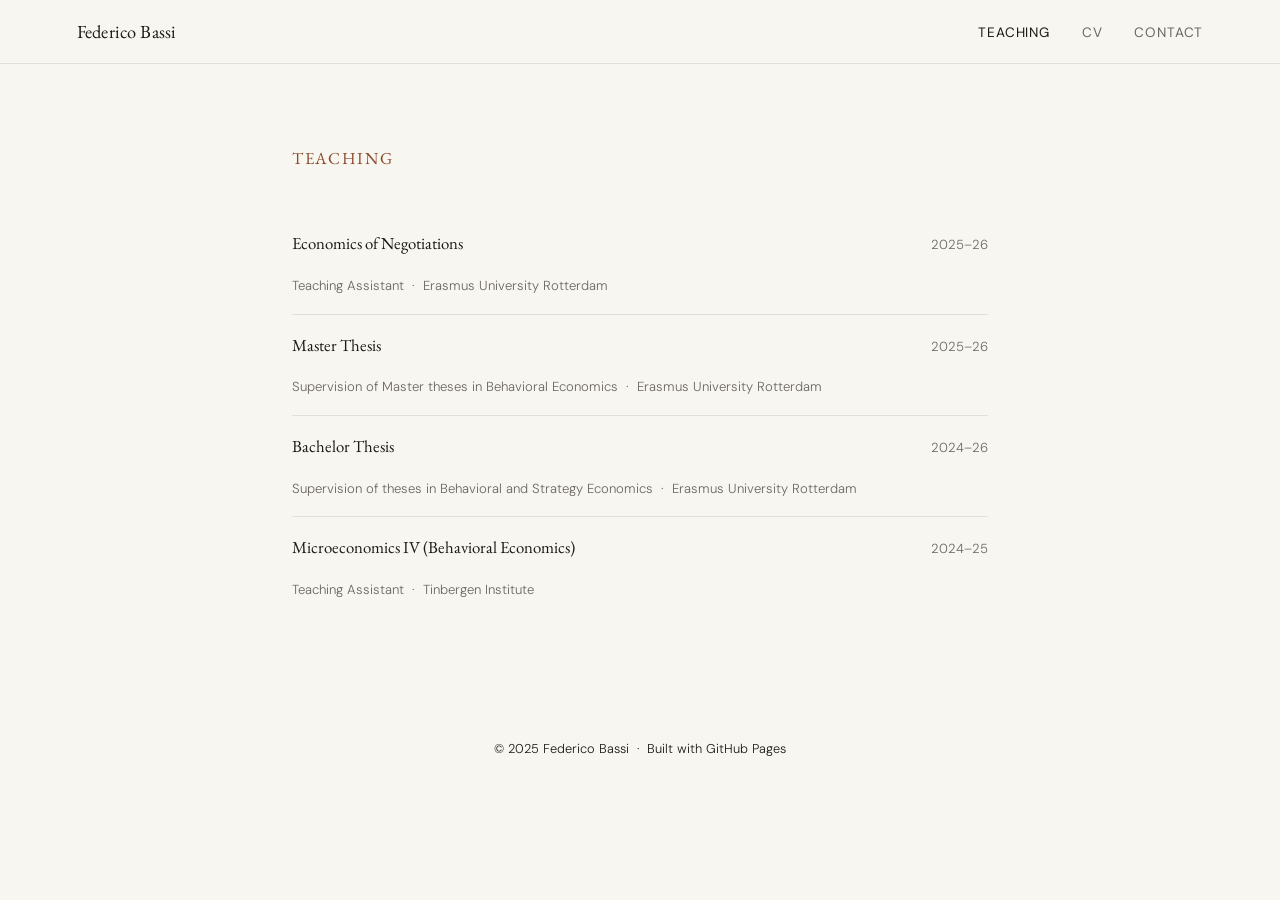
==== teaching.html @ c3fb6733 "Add files via upload" ====
<!DOCTYPE html>
<html lang="en">
<head>
  <meta charset="UTF-8" />
  <meta name="viewport" content="width=device-width, initial-scale=1.0" />
  <title>Teaching — Federico Bassi</title>
  <link rel="preconnect" href="https://fonts.googleapis.com" />
  <link rel="preconnect" href="https://fonts.gstatic.com" crossorigin />
  <link href="https://fonts.googleapis.com/css2?family=EB+Garamond:ital,wght@0,400;0,500;1,400&family=DM+Sans:wght@300;400;500&display=swap" rel="stylesheet" />
  <link rel="stylesheet" href="style.css" />
</head>
<body>
  <nav>
    <a class="nav-name" href="index.html">Federico Bassi</a>
    <ul class="nav-links">
      <li><a href="teaching.html" class="active">Teaching</a></li>
      <li><a href="cv.html">CV</a></li>
      <li><a href="contact.html">Contact</a></li>
    </ul>
  </nav>

  <main>
    <section>
      <h2>Teaching</h2>

      <div class="course">
        <div>
          <p class="course-name">Economics of Negotiations</p>
          <p class="course-role">Teaching Assistant &nbsp;·&nbsp; Erasmus University Rotterdam</p>
        </div>
        <p class="course-year">2025–26</p>
      </div>

      <div class="course">
        <div>
          <p class="course-name">Master Thesis</p>
          <p class="course-role">Supervision of Master theses in Behavioral Economics &nbsp;·&nbsp; Erasmus University Rotterdam</p>
        </div>
        <p class="course-year">2025–26</p>
      </div>

      <div class="course">
        <div>
          <p class="course-name">Bachelor Thesis</p>
          <p class="course-role">Supervision of theses in Behavioral and Strategy Economics &nbsp;·&nbsp; Erasmus University Rotterdam</p>
        </div>
        <p class="course-year">2024–26</p>
      </div>

      <div class="course">
        <div>
          <p class="course-name">Microeconomics IV (Behavioral Economics)</p>
          <p class="course-role">Teaching Assistant &nbsp;·&nbsp; Tinbergen Institute</p>
        </div>
        <p class="course-year">2024–25</p>
      </div>

    </section>
  </main>

  <footer>
    <p>&copy; 2025 Federico Bassi &nbsp;·&nbsp; Built with GitHub Pages</p>
  </footer>
</body>
</html>
---- style.css ----
*, *::before, *::after { box-sizing: border-box; margin: 0; padding: 0; }

:root {
  --cream: #f8f6f1;
  --white: #ffffff;
  --ink: #1c1a17;
  --muted: #6b6760;
  --rule: #e2dfd8;
  --accent: #8b4a2b;
  --nav-h: 64px;
}

html { scroll-behavior: smooth; }

body {
  background: var(--cream);
  color: var(--ink);
  font-family: 'DM Sans', sans-serif;
  font-size: 16px;
  line-height: 1.75;
  font-weight: 300;
}

/* NAV */
nav {
  position: sticky; top: 0; z-index: 100;
  background: var(--cream);
  border-bottom: 1px solid var(--rule);
  height: var(--nav-h);
  display: flex; align-items: center; justify-content: space-between;
  padding: 0 clamp(1.5rem, 6vw, 5rem);
}
.nav-name {
  font-family: 'EB Garamond', Georgia, serif;
  font-size: 1.15rem; letter-spacing: 0.01em;
  color: var(--ink); text-decoration: none;
}
.nav-links { display: flex; gap: 2rem; list-style: none; }
.nav-links a {
  font-size: 0.85rem; font-weight: 400;
  letter-spacing: 0.06em; text-transform: uppercase;
  text-decoration: none; color: var(--muted);
  transition: color 0.2s;
}
.nav-links a:hover, .nav-links a.active { color: var(--ink); }

/* LAYOUT */
main { max-width: 760px; margin: 0 auto; padding: 0 clamp(1.5rem, 6vw, 2rem); }

section { padding: 5rem 0; border-bottom: 1px solid var(--rule); }
section:last-of-type { border-bottom: none; }

h2 {
  font-family: 'EB Garamond', Georgia, serif;
  font-size: 1.05rem; font-weight: 400;
  letter-spacing: 0.1em; text-transform: uppercase;
  color: var(--accent); margin-bottom: 2.5rem;
}

p { margin-bottom: 1rem; color: var(--ink); }
p:last-child { margin-bottom: 0; }
a { color: var(--ink); text-decoration: underline; text-underline-offset: 3px; }
a:hover { color: var(--accent); }

/* HOME */
#home {
  display: grid; grid-template-columns: 1fr auto;
  gap: 3rem; align-items: start; padding: 5rem 0;
}
.hero-text h1 {
  font-family: 'EB Garamond', Georgia, serif;
  font-size: clamp(2rem, 5vw, 3rem);
  font-weight: 400; line-height: 1.15; margin-bottom: 0.4rem;
}
.hero-text .subtitle {
  font-size: 0.9rem; letter-spacing: 0.04em;
  color: var(--muted); margin-bottom: 2rem; font-weight: 400;
}
.hero-text .bio { font-size: 1.05rem; line-height: 1.8; }
.hero-links { display: flex; gap: 1rem; margin-top: 2rem; flex-wrap: wrap; }
.hero-links a {
  font-size: 0.8rem; letter-spacing: 0.06em; text-transform: uppercase;
  text-decoration: none; border: 1px solid var(--rule);
  padding: 0.45rem 1rem; border-radius: 2px; color: var(--muted);
  transition: border-color 0.2s, color 0.2s;
}
.hero-links a:hover { border-color: var(--ink); color: var(--ink); }
.profile-photo {
  width: 200px; height: 250px; border-radius: 2px;
  background: var(--rule); display: flex; align-items: center;
  justify-content: center; overflow: hidden; flex-shrink: 0;
}
.profile-photo img { width: 100%; height: 100%; object-fit: cover; }

/* TEACHING */
.course {
  display: grid; grid-template-columns: 1fr auto;
  align-items: baseline; gap: 1rem;
  padding: 1rem 0; border-bottom: 1px solid var(--rule);
}
.course:last-child { border-bottom: none; }
.course-name { font-family: 'EB Garamond', Georgia, serif; font-size: 1.05rem; }
.course-role { font-size: 0.82rem; color: var(--muted); }
.course-year { font-size: 0.82rem; color: var(--muted); white-space: nowrap; }

/* CV */
.cv-note { font-size: 1.05rem; line-height: 1.8; }
.cv-download {
  display: inline-block; margin-top: 1.5rem;
  font-size: 0.82rem; letter-spacing: 0.06em; text-transform: uppercase;
  text-decoration: none; background: var(--ink); color: var(--cream);
  padding: 0.65rem 1.5rem; border-radius: 2px; transition: opacity 0.2s;
}
.cv-download:hover { opacity: 0.8; color: var(--cream); }

/* CONTACT */
.contact-grid { display: grid; grid-template-columns: 1fr 1fr; gap: 2rem; }
.contact-block .label {
  font-size: 0.75rem; letter-spacing: 0.08em; text-transform: uppercase;
  color: var(--muted); margin-bottom: 0.4rem; font-weight: 400;
}
.contact-block .value { font-size: 1rem; }

/* FOOTER */
footer { text-align: center; padding: 2.5rem 0; font-size: 0.8rem; color: var(--muted); }

/* RESPONSIVE */
@media (max-width: 600px) {
  #home { grid-template-columns: 1fr; }
  .profile-photo { width: 150px; height: 190px; order: -1; }
  .contact-grid { grid-template-columns: 1fr; }
}
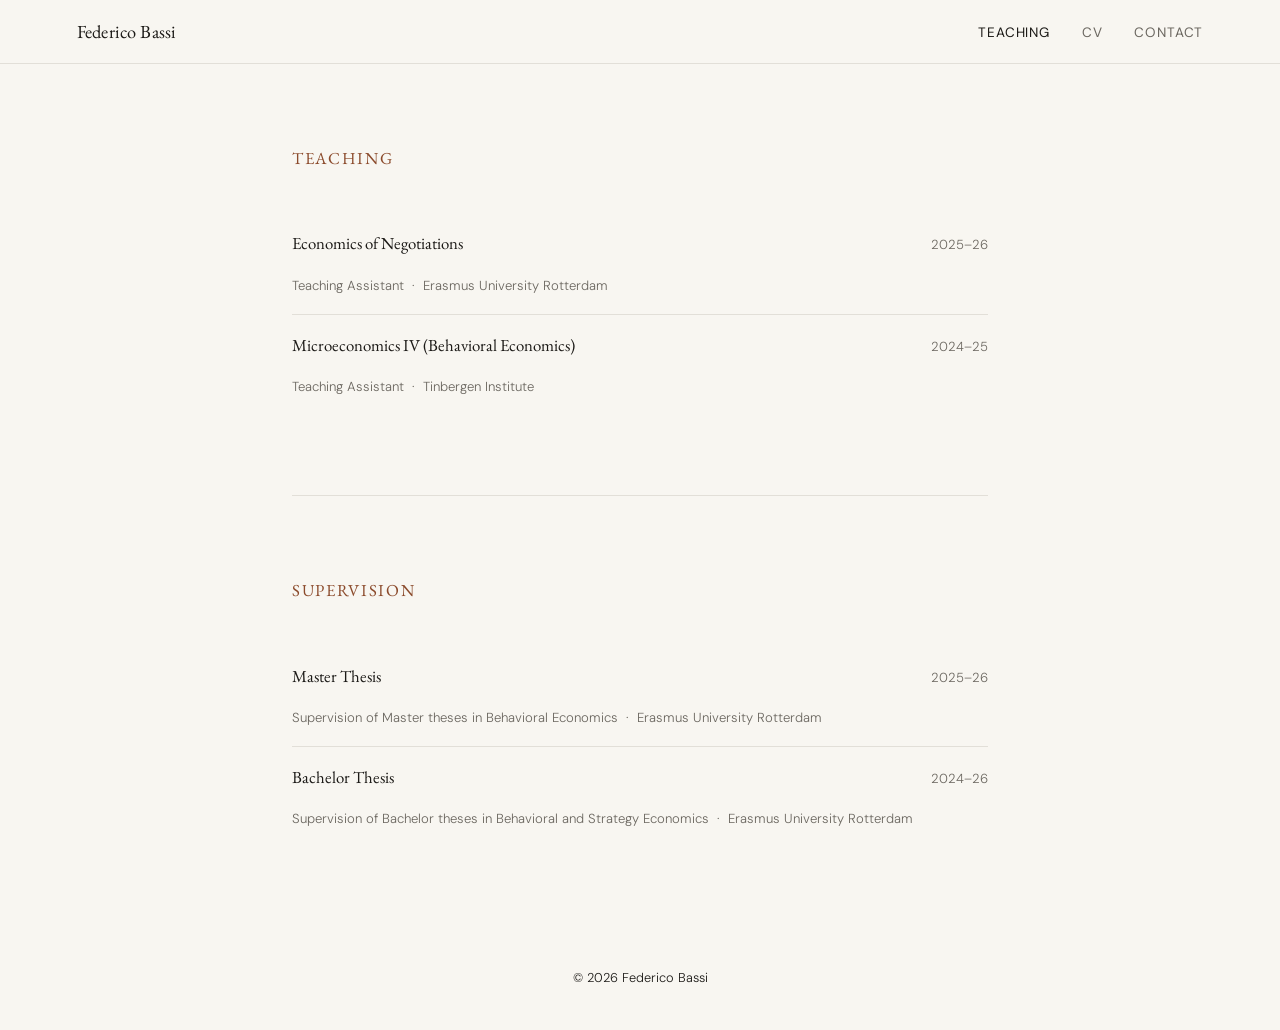
==== commit 0964ff23: "Update teaching.html" ====
--- a/teaching.html
+++ b/teaching.html
@@ -30,7 +30,18 @@
         </div>
         <p class="course-year">2025–26</p>
       </div>
-
+      
+      <div class="course">
+        <div>
+          <p class="course-name">Microeconomics IV (Behavioral Economics)</p>
+          <p class="course-role">Teaching Assistant &nbsp;·&nbsp; Tinbergen Institute</p>
+        </div>
+        <p class="course-year">2024–25</p>
+      </div>
+      </section>
+    
+      <section>
+      <h2>Supervision</h2>
       <div class="course">
         <div>
           <p class="course-name">Master Thesis</p>
@@ -42,24 +53,16 @@
       <div class="course">
         <div>
           <p class="course-name">Bachelor Thesis</p>
-          <p class="course-role">Supervision of theses in Behavioral and Strategy Economics &nbsp;·&nbsp; Erasmus University Rotterdam</p>
+          <p class="course-role">Supervision of Bachelor theses in Behavioral and Strategy Economics &nbsp;·&nbsp; Erasmus University Rotterdam</p>
         </div>
         <p class="course-year">2024–26</p>
-      </div>
-
-      <div class="course">
-        <div>
-          <p class="course-name">Microeconomics IV (Behavioral Economics)</p>
-          <p class="course-role">Teaching Assistant &nbsp;·&nbsp; Tinbergen Institute</p>
-        </div>
-        <p class="course-year">2024–25</p>
       </div>
 
     </section>
   </main>
 
   <footer>
-    <p>&copy; 2025 Federico Bassi &nbsp;·&nbsp; Built with GitHub Pages</p>
+    <p>&copy; 2026 Federico Bassi</p>
   </footer>
 </body>
 </html>
